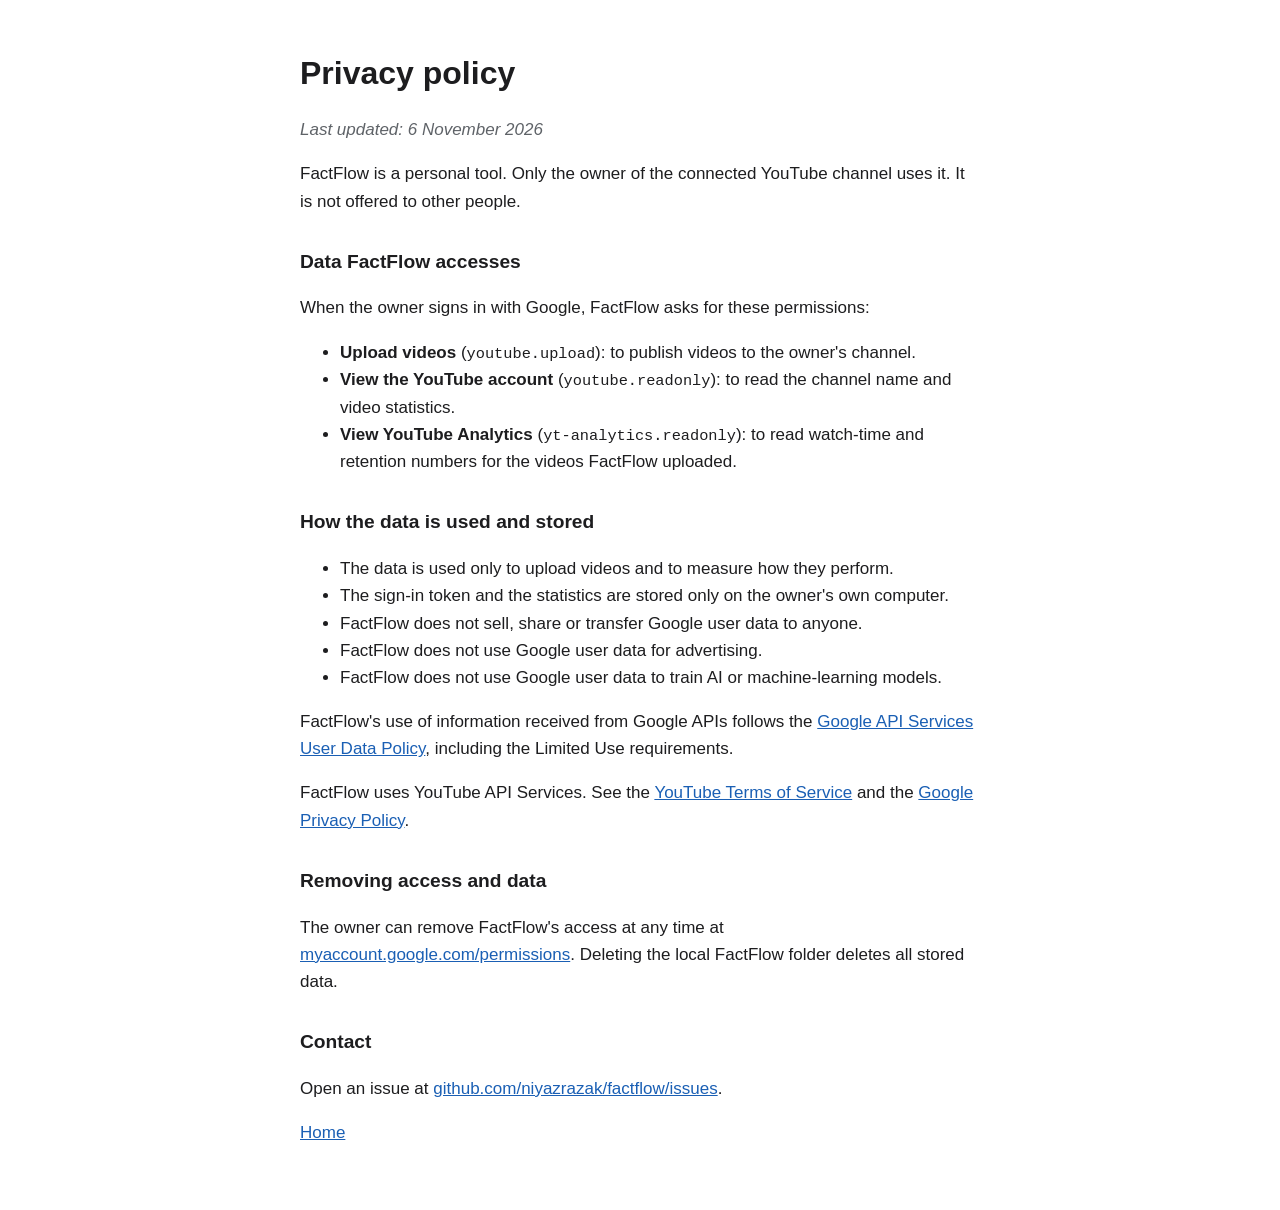
==== privacy.html @ d0825983 "Add FactFlow home page, privacy policy and terms" ====
<!doctype html>
<html lang="en">
<head>
<meta charset="utf-8">
<meta name="viewport" content="width=device-width, initial-scale=1">
<title>FactFlow Privacy Policy</title>
<link rel="stylesheet" href="style.css">
</head>
<body>
<main>
  <h1>Privacy policy</h1>
  <p><em>Last updated: 6 November 2026</em></p>
  <p>FactFlow is a personal tool. Only the owner of the connected YouTube channel uses it.
  It is not offered to other people.</p>

  <h2>Data FactFlow accesses</h2>
  <p>When the owner signs in with Google, FactFlow asks for these permissions:</p>
  <ul>
    <li><strong>Upload videos</strong> (<code>youtube.upload</code>): to publish videos to the owner's channel.</li>
    <li><strong>View the YouTube account</strong> (<code>youtube.readonly</code>): to read the channel name and video statistics.</li>
    <li><strong>View YouTube Analytics</strong> (<code>yt-analytics.readonly</code>): to read watch-time and retention numbers for the videos FactFlow uploaded.</li>
  </ul>

  <h2>How the data is used and stored</h2>
  <ul>
    <li>The data is used only to upload videos and to measure how they perform.</li>
    <li>The sign-in token and the statistics are stored only on the owner's own computer.</li>
    <li>FactFlow does not sell, share or transfer Google user data to anyone.</li>
    <li>FactFlow does not use Google user data for advertising.</li>
    <li>FactFlow does not use Google user data to train AI or machine-learning models.</li>
  </ul>
  <p>FactFlow's use of information received from Google APIs follows the
  <a href="https://developers.google.com/terms/api-services-user-data-policy">Google API Services User Data Policy</a>,
  including the Limited Use requirements.</p>
  <p>FactFlow uses YouTube API Services. See the
  <a href="https://www.youtube.com/t/terms">YouTube Terms of Service</a> and the
  <a href="https://policies.google.com/privacy">Google Privacy Policy</a>.</p>

  <h2>Removing access and data</h2>
  <p>The owner can remove FactFlow's access at any time at
  <a href="https://myaccount.google.com/permissions">myaccount.google.com/permissions</a>.
  Deleting the local FactFlow folder deletes all stored data.</p>

  <h2>Contact</h2>
  <p>Open an issue at <a href="https://github.com/niyazrazak/factflow/issues">github.com/niyazrazak/factflow/issues</a>.</p>

  <p><a href="index.html">Home</a></p>
</main>
</body>
</html>
---- style.css ----
:root { --bg: #ffffff; --fg: #1d1d1f; --muted: #5f6368; --link: #1a5fb4; }
@media (prefers-color-scheme: dark) {
  :root { --bg: #16181c; --fg: #e8eaed; --muted: #9aa0a6; --link: #8ab4f8; }
}
body { margin: 0; background: var(--bg); color: var(--fg);
  font: 17px/1.6 -apple-system, "Segoe UI", Roboto, Helvetica, Arial, sans-serif; }
main { max-width: 680px; margin: 0 auto; padding: 48px 16px; }
h1 { font-size: 2rem; margin: 0 0 16px; }
h2 { font-size: 1.2rem; margin-top: 32px; }
a { color: var(--link); }
em { color: var(--muted); }
code { font-size: 0.9em; }
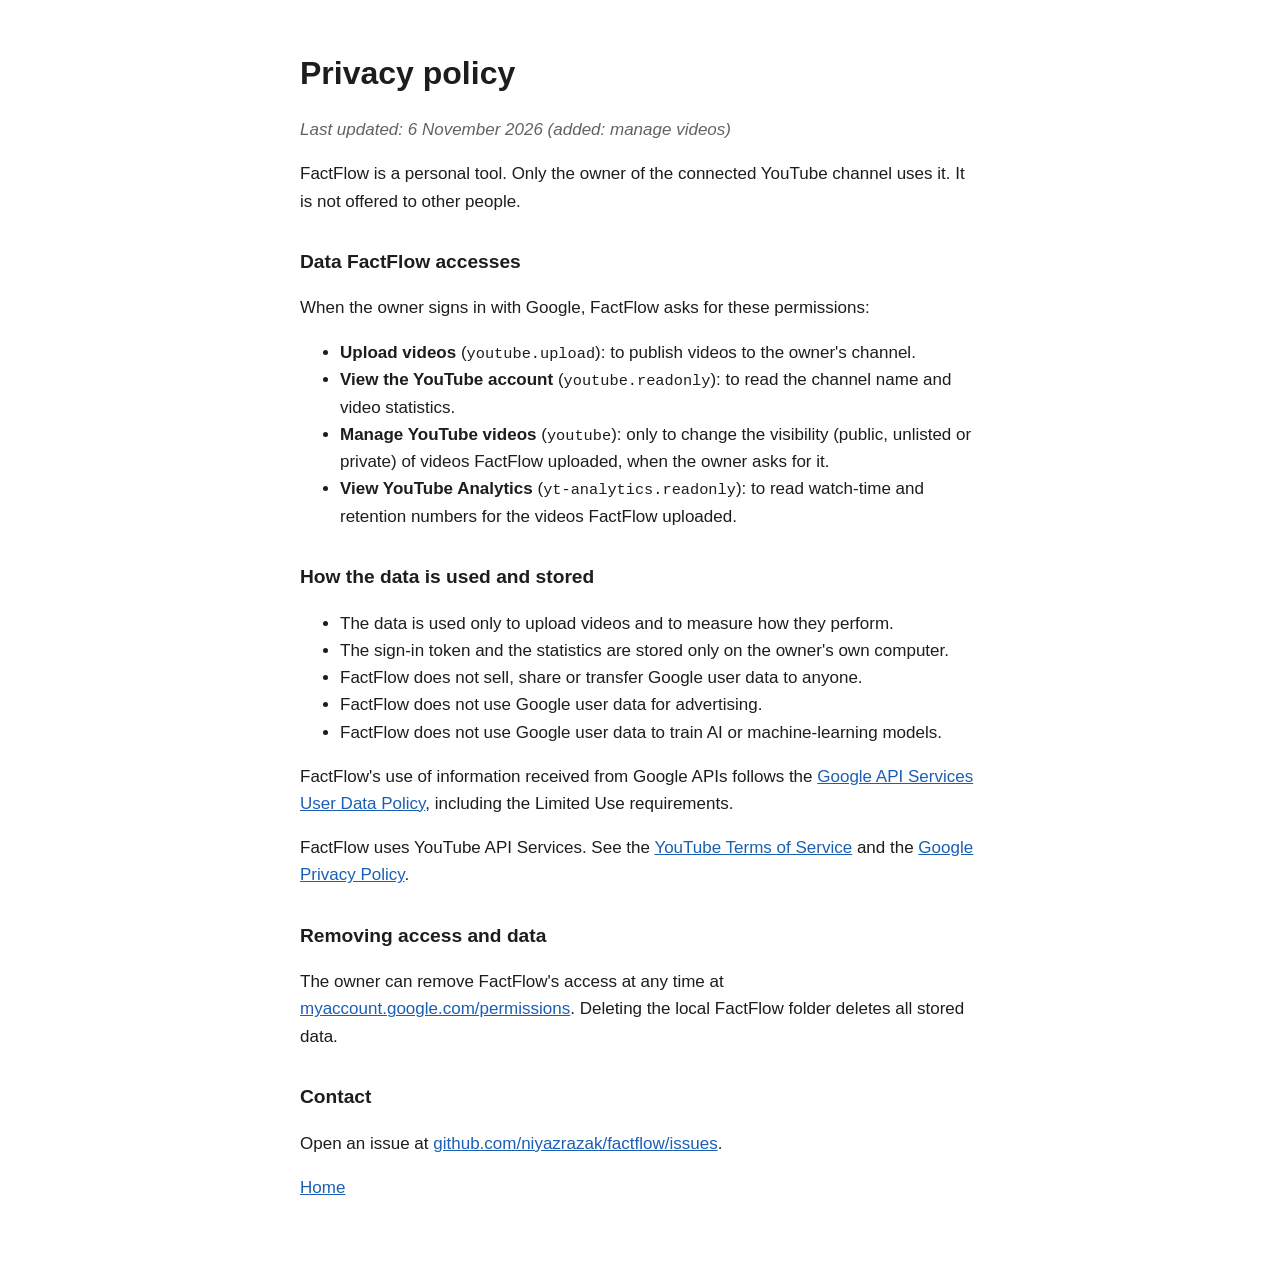
==== commit 662fcef8: "Privacy policy: add the manage-videos permission" ====
--- a/privacy.html
+++ b/privacy.html
@@ -9,7 +9,7 @@
 <body>
 <main>
   <h1>Privacy policy</h1>
-  <p><em>Last updated: 6 November 2026</em></p>
+  <p><em>Last updated: 6 November 2026 (added: manage videos)</em></p>
   <p>FactFlow is a personal tool. Only the owner of the connected YouTube channel uses it.
   It is not offered to other people.</p>
 
@@ -18,6 +18,7 @@
   <ul>
     <li><strong>Upload videos</strong> (<code>youtube.upload</code>): to publish videos to the owner's channel.</li>
     <li><strong>View the YouTube account</strong> (<code>youtube.readonly</code>): to read the channel name and video statistics.</li>
+    <li><strong>Manage YouTube videos</strong> (<code>youtube</code>): only to change the visibility (public, unlisted or private) of videos FactFlow uploaded, when the owner asks for it.</li>
     <li><strong>View YouTube Analytics</strong> (<code>yt-analytics.readonly</code>): to read watch-time and retention numbers for the videos FactFlow uploaded.</li>
   </ul>
 
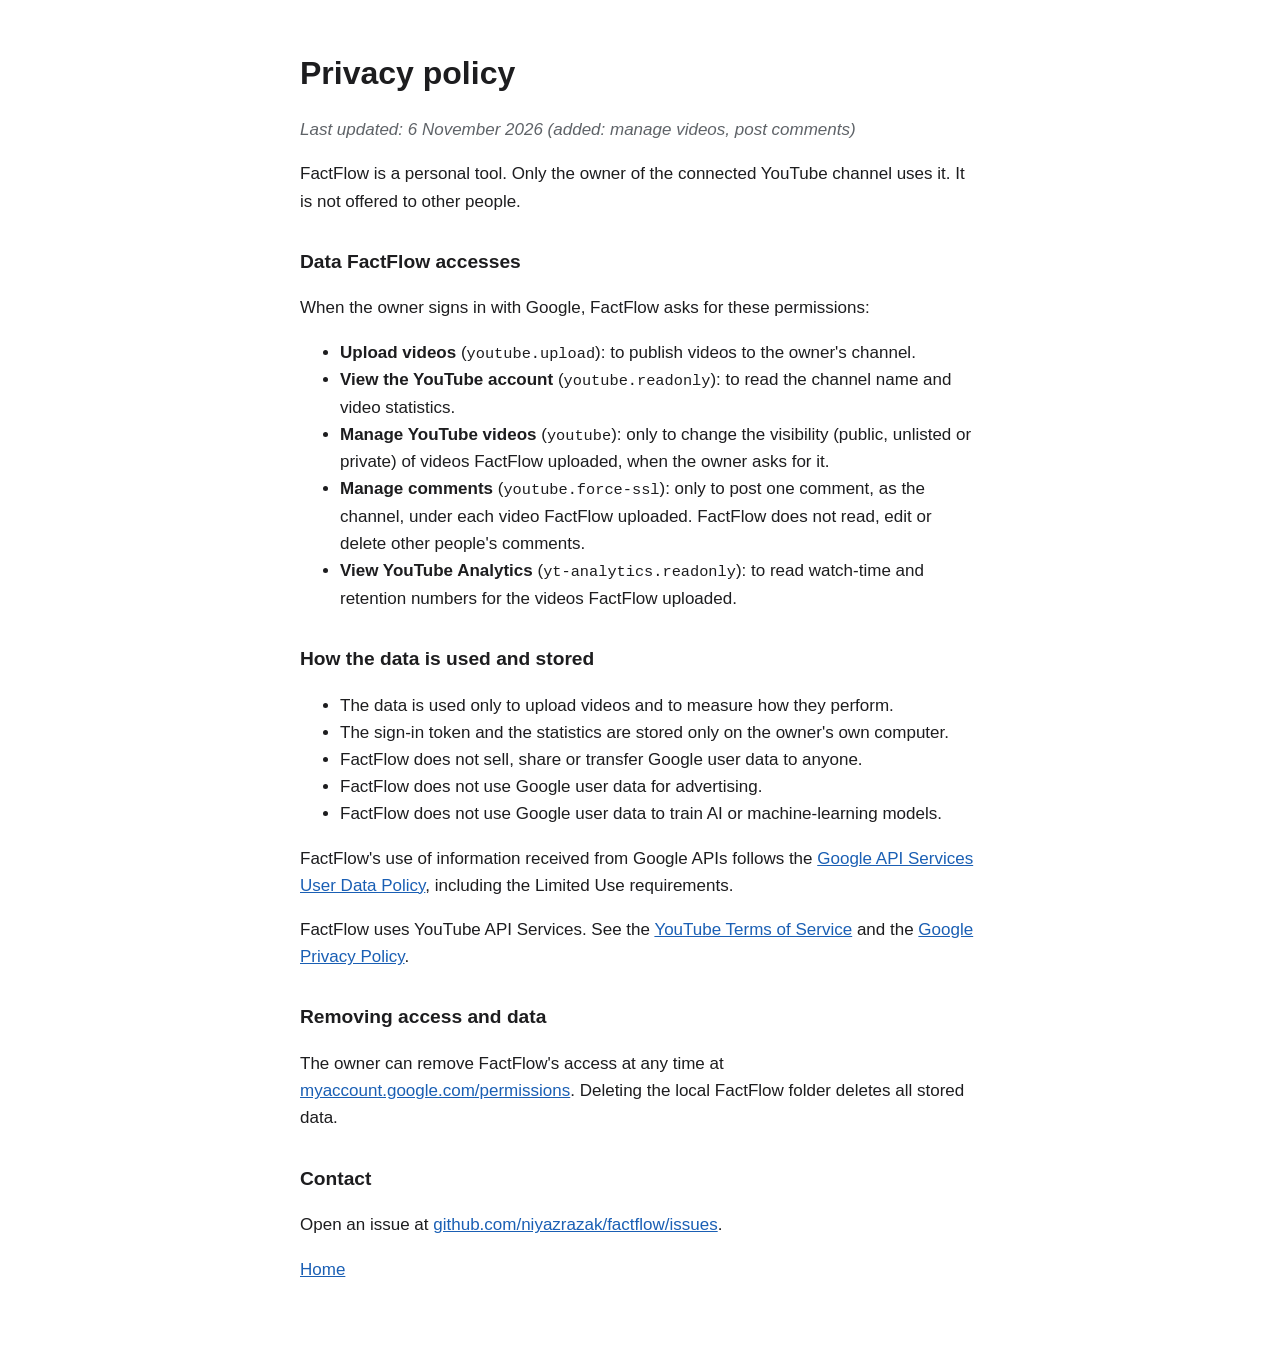
==== commit 07cddf25: "Privacy policy: add the post-comments permission" ====
--- a/privacy.html
+++ b/privacy.html
@@ -9,7 +9,7 @@
 <body>
 <main>
   <h1>Privacy policy</h1>
-  <p><em>Last updated: 6 November 2026 (added: manage videos)</em></p>
+  <p><em>Last updated: 6 November 2026 (added: manage videos, post comments)</em></p>
   <p>FactFlow is a personal tool. Only the owner of the connected YouTube channel uses it.
   It is not offered to other people.</p>
 
@@ -19,6 +19,7 @@
     <li><strong>Upload videos</strong> (<code>youtube.upload</code>): to publish videos to the owner's channel.</li>
     <li><strong>View the YouTube account</strong> (<code>youtube.readonly</code>): to read the channel name and video statistics.</li>
     <li><strong>Manage YouTube videos</strong> (<code>youtube</code>): only to change the visibility (public, unlisted or private) of videos FactFlow uploaded, when the owner asks for it.</li>
+    <li><strong>Manage comments</strong> (<code>youtube.force-ssl</code>): only to post one comment, as the channel, under each video FactFlow uploaded. FactFlow does not read, edit or delete other people's comments.</li>
     <li><strong>View YouTube Analytics</strong> (<code>yt-analytics.readonly</code>): to read watch-time and retention numbers for the videos FactFlow uploaded.</li>
   </ul>
 
